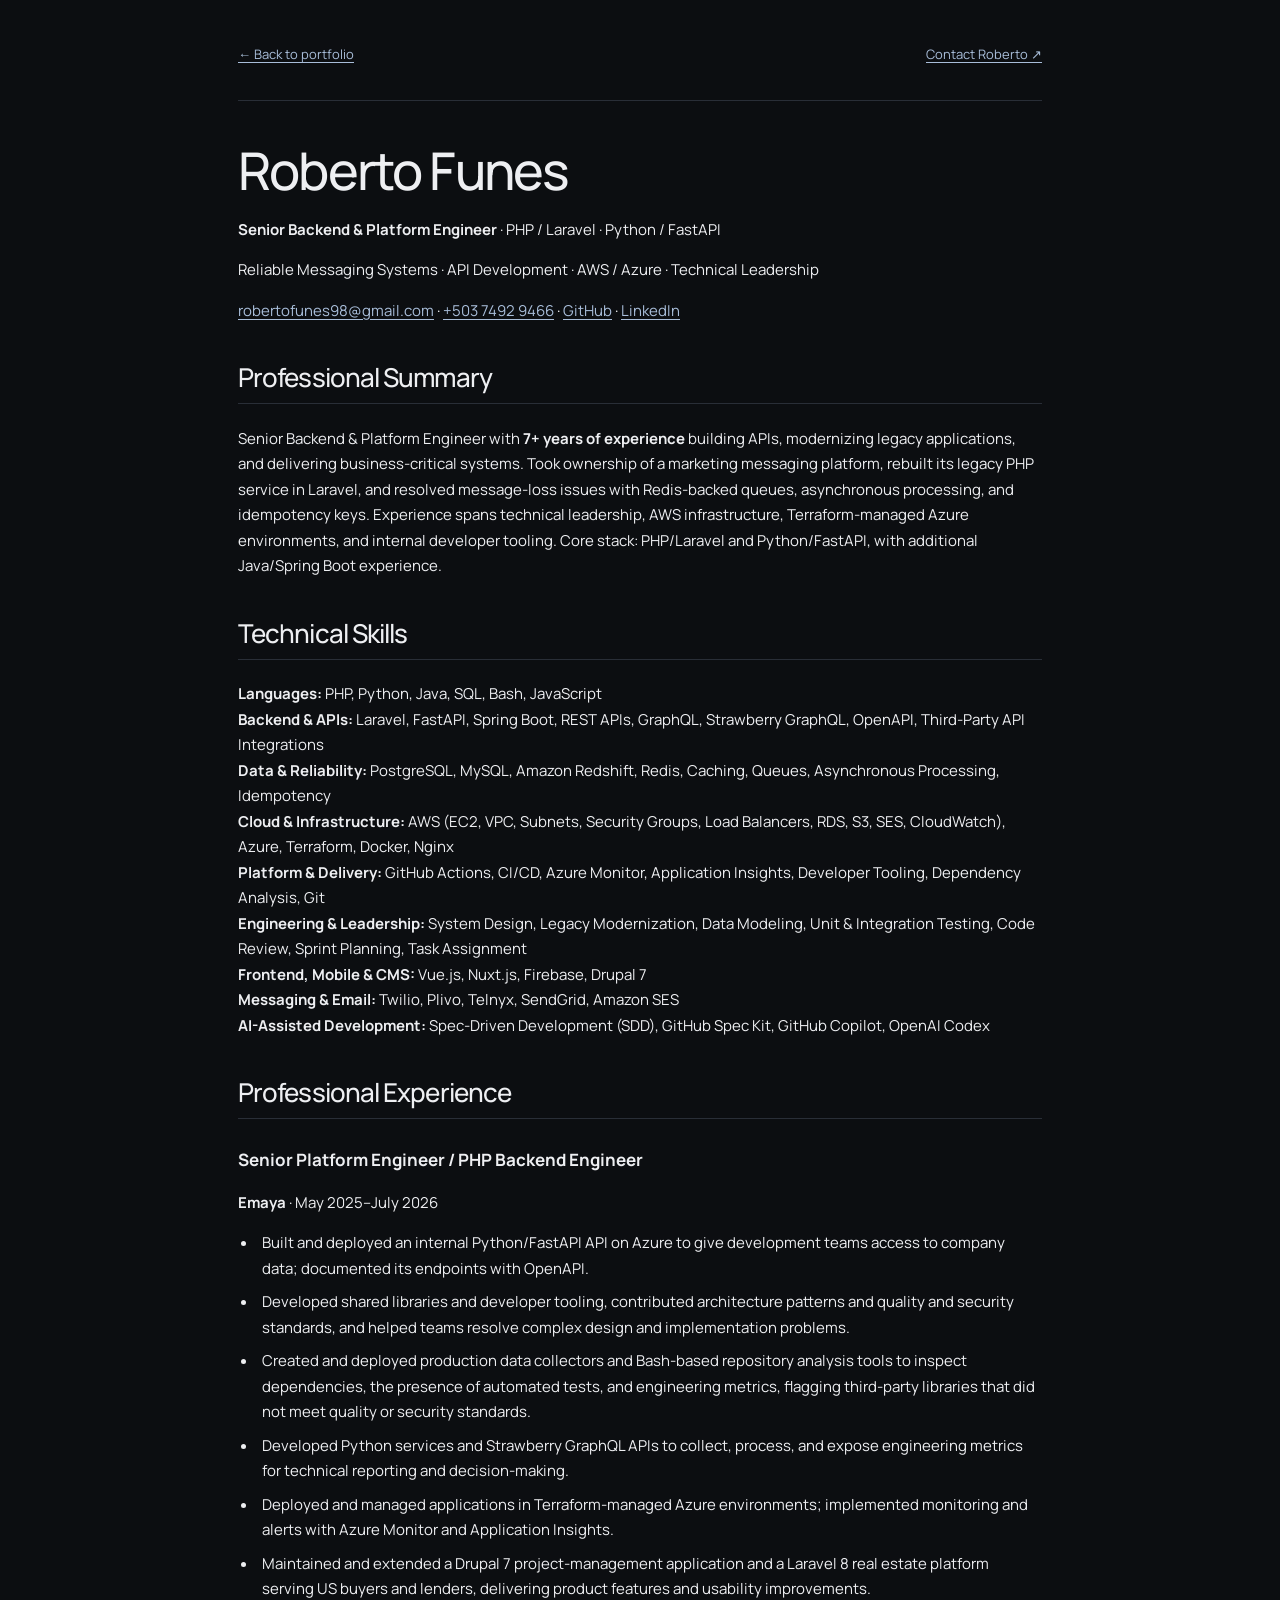
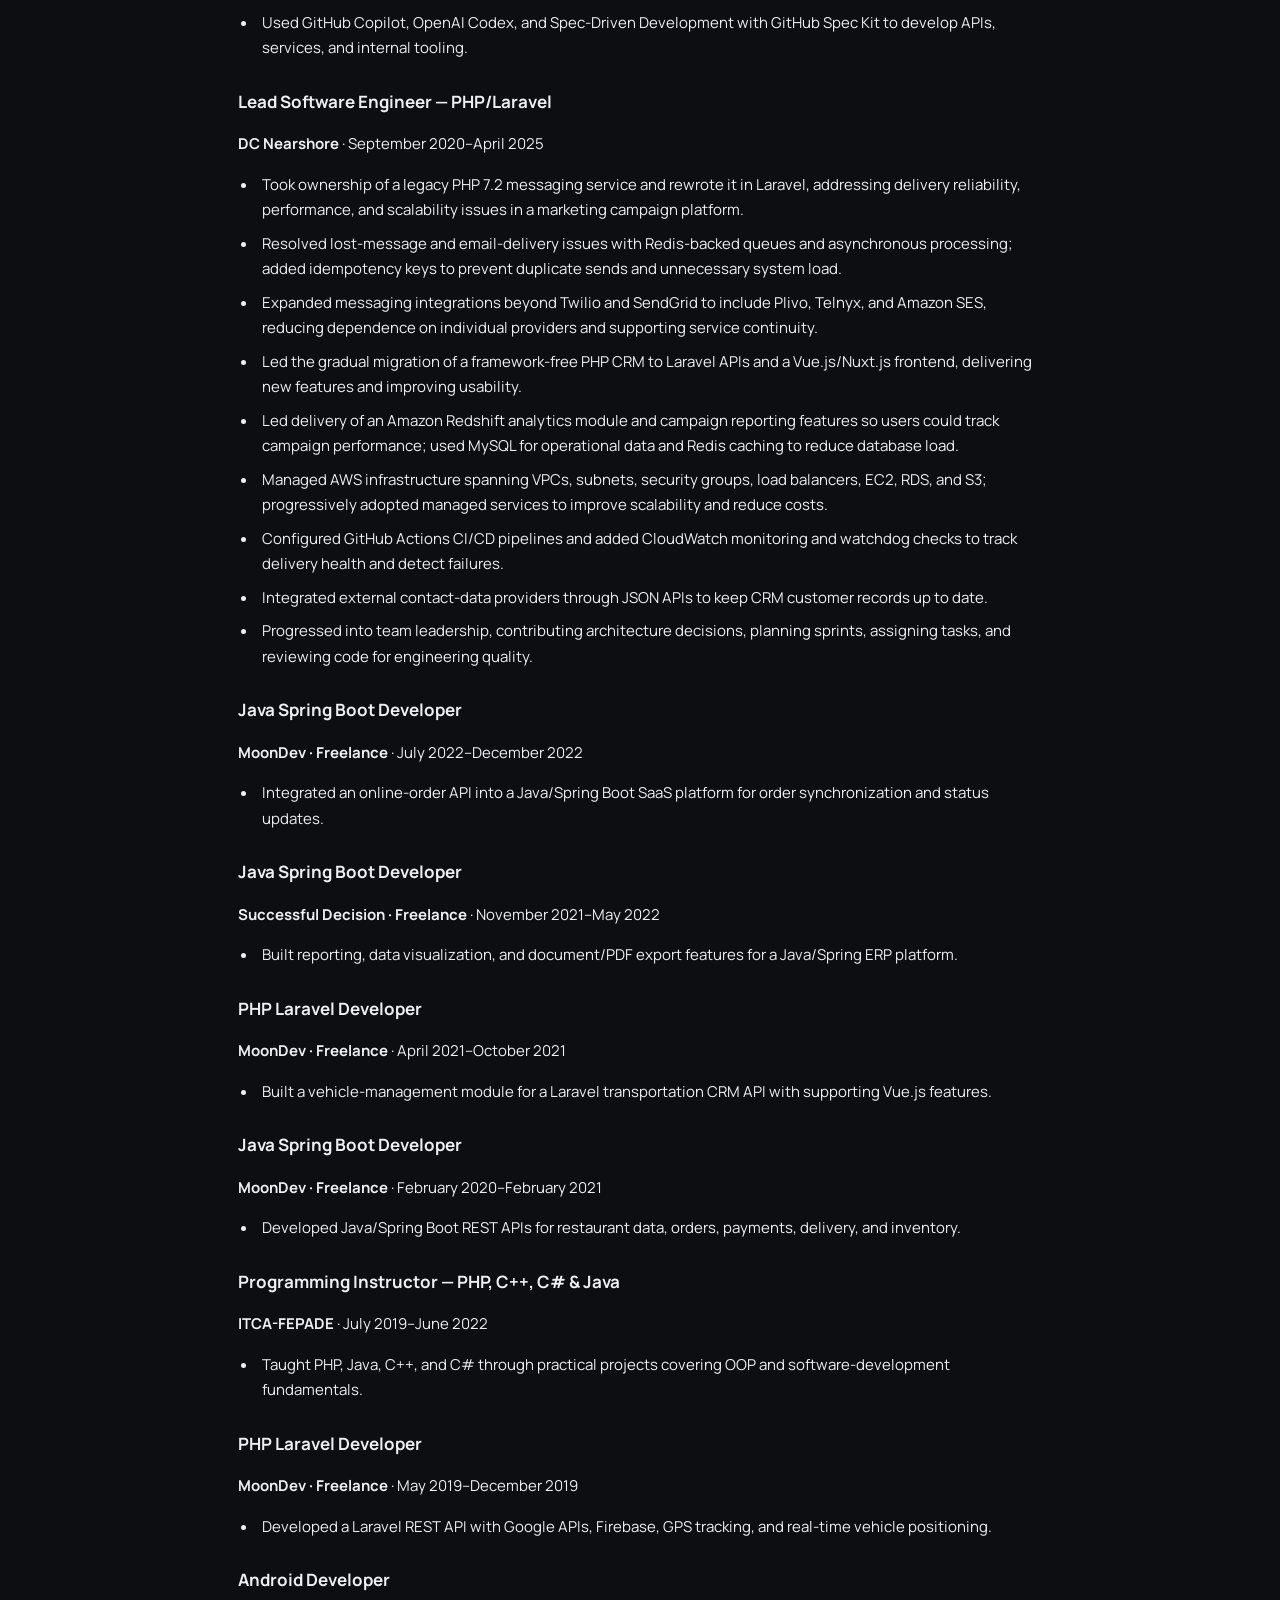
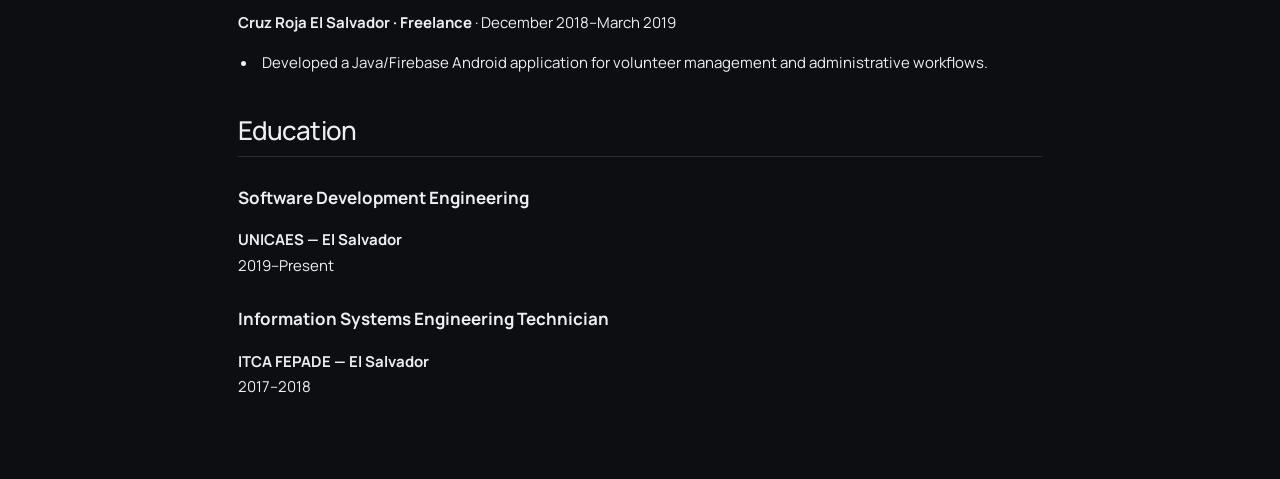
==== assets/roberto-funes-cv.html @ 52acb5af "Publish portfolio" ====
<!doctype html>
<html lang="en">
<head>
  <meta charset="utf-8">
  <meta name="viewport" content="width=device-width, initial-scale=1">
  <meta name="description" content="Roberto Funes — Senior Backend and Platform Engineer. Professional experience, skills, and education.">
  <title>Roberto Funes — Curriculum Vitae</title>
  <link rel="icon" href="favicon.svg" type="image/svg+xml">
  <style>
    @font-face { font-family: Manrope; src: url('fonts/manrope-latin.woff2') format('woff2'); font-weight: 400 700; font-display: swap; }
    * { box-sizing: border-box; }
    body { max-width: 860px; padding: 32px 28px 64px; margin: auto; background: #0c0e11; color: #eeeff2; color-scheme: dark; font: 15px/1.7 Manrope, sans-serif; }
    a { color: #a8bdd9; text-underline-offset: 3px; overflow-wrap: anywhere; }
    a:focus-visible { outline: 3px solid #a8bdd9; outline-offset: 4px; }
    nav { display: flex; justify-content: space-between; gap: 24px; padding-bottom: 24px; border-bottom: 1px solid #292e37; margin-bottom: 40px; font-size: 13px; }
    nav a { min-height: 44px; display: inline-flex; align-items: center; }
    h1, h2 { font-weight: 500; line-height: 1.15; letter-spacing: -.035em; }
    h1 { font-size: 52px; margin-bottom: 16px; }
    h2 { font-size: 26px; margin-top: 40px; padding-bottom: 10px; border-bottom: 1px solid #292e37; }
    h3 { font-size: 17px; line-height: 1.5; margin-top: 28px; }
    li { margin-bottom: 8px; padding-left: 4px; }
    ul { padding-left: 20px; }
    @media print { @page { size: Letter; margin: .55in; } body { max-width: none; padding: 0; background: #fff; color: #111; color-scheme: light; font-size: 9pt; line-height: 1.45; } nav { display: none; } h1 { font-size: 30pt; } h2 { font-size: 17pt; margin-top: 18pt; break-after: avoid; } h3 { font-size: 11pt; margin-top: 12pt; break-after: avoid; } li { margin-bottom: 3pt; } a { color: inherit; } p { orphans: 3; widows: 3; } }
  </style>
</head>
<body>
  <nav aria-label="CV navigation"><a href="../index.html">← Back to portfolio</a><a href="mailto:robertofunes98@gmail.com">Contact Roberto ↗</a></nav>
  <main><h1>Roberto Funes</h1>
<p><strong>Senior Backend &amp; Platform Engineer</strong> · PHP / Laravel · Python / FastAPI</p>
<p>Reliable Messaging Systems · API Development · AWS / Azure · Technical Leadership</p>
<p><a href="mailto:robertofunes98@gmail.com">robertofunes98@gmail.com</a> · <a href="tel:+50374929466">+503 7492 9466</a> · <a href="https://github.com/robertofunes98">GitHub</a> · <a href="https://www.linkedin.com/in/roberto-funes-6a263b122/">LinkedIn</a></p>
<h2>Professional Summary</h2>
<p>Senior Backend &amp; Platform Engineer with <strong>7+ years of experience</strong> building APIs, modernizing legacy applications, and delivering business-critical systems. Took ownership of a marketing messaging platform, rebuilt its legacy PHP service in Laravel, and resolved message-loss issues with Redis-backed queues, asynchronous processing, and idempotency keys. Experience spans technical leadership, AWS infrastructure, Terraform-managed Azure environments, and internal developer tooling. Core stack: PHP/Laravel and Python/FastAPI, with additional Java/Spring Boot experience.</p>
<h2>Technical Skills</h2>
<p><strong>Languages:</strong> PHP, Python, Java, SQL, Bash, JavaScript<br>
<strong>Backend &amp; APIs:</strong> Laravel, FastAPI, Spring Boot, REST APIs, GraphQL, Strawberry GraphQL, OpenAPI, Third-Party API Integrations<br>
<strong>Data &amp; Reliability:</strong> PostgreSQL, MySQL, Amazon Redshift, Redis, Caching, Queues, Asynchronous Processing, Idempotency<br>
<strong>Cloud &amp; Infrastructure:</strong> AWS (EC2, VPC, Subnets, Security Groups, Load Balancers, RDS, S3, SES, CloudWatch), Azure, Terraform, Docker, Nginx<br>
<strong>Platform &amp; Delivery:</strong> GitHub Actions, CI/CD, Azure Monitor, Application Insights, Developer Tooling, Dependency Analysis, Git<br>
<strong>Engineering &amp; Leadership:</strong> System Design, Legacy Modernization, Data Modeling, Unit &amp; Integration Testing, Code Review, Sprint Planning, Task Assignment<br>
<strong>Frontend, Mobile &amp; CMS:</strong> Vue.js, Nuxt.js, Firebase, Drupal 7<br>
<strong>Messaging &amp; Email:</strong> Twilio, Plivo, Telnyx, SendGrid, Amazon SES<br>
<strong>AI-Assisted Development:</strong> Spec-Driven Development (SDD), GitHub Spec Kit, GitHub Copilot, OpenAI Codex</p>
<h2>Professional Experience</h2>
<h3>Senior Platform Engineer / PHP Backend Engineer</h3>
<p><strong>Emaya</strong> · May 2025–July 2026</p>
<ul>
<li>Built and deployed an internal Python/FastAPI API on Azure to give development teams access to company data; documented its endpoints with OpenAPI.</li>
<li>Developed shared libraries and developer tooling, contributed architecture patterns and quality and security standards, and helped teams resolve complex design and implementation problems.</li>
<li>Created and deployed production data collectors and Bash-based repository analysis tools to inspect dependencies, the presence of automated tests, and engineering metrics, flagging third-party libraries that did not meet quality or security standards.</li>
<li>Developed Python services and Strawberry GraphQL APIs to collect, process, and expose engineering metrics for technical reporting and decision-making.</li>
<li>Deployed and managed applications in Terraform-managed Azure environments; implemented monitoring and alerts with Azure Monitor and Application Insights.</li>
<li>Maintained and extended a Drupal 7 project-management application and a Laravel 8 real estate platform serving US buyers and lenders, delivering product features and usability improvements.</li>
<li>Used GitHub Copilot, OpenAI Codex, and Spec-Driven Development with GitHub Spec Kit to develop APIs, services, and internal tooling.</li>
</ul>
<h3>Lead Software Engineer — PHP/Laravel</h3>
<p><strong>DC Nearshore</strong> · September 2020–April 2025</p>
<ul>
<li>Took ownership of a legacy PHP 7.2 messaging service and rewrote it in Laravel, addressing delivery reliability, performance, and scalability issues in a marketing campaign platform.</li>
<li>Resolved lost-message and email-delivery issues with Redis-backed queues and asynchronous processing; added idempotency keys to prevent duplicate sends and unnecessary system load.</li>
<li>Expanded messaging integrations beyond Twilio and SendGrid to include Plivo, Telnyx, and Amazon SES, reducing dependence on individual providers and supporting service continuity.</li>
<li>Led the gradual migration of a framework-free PHP CRM to Laravel APIs and a Vue.js/Nuxt.js frontend, delivering new features and improving usability.</li>
<li>Led delivery of an Amazon Redshift analytics module and campaign reporting features so users could track campaign performance; used MySQL for operational data and Redis caching to reduce database load.</li>
<li>Managed AWS infrastructure spanning VPCs, subnets, security groups, load balancers, EC2, RDS, and S3; progressively adopted managed services to improve scalability and reduce costs.</li>
<li>Configured GitHub Actions CI/CD pipelines and added CloudWatch monitoring and watchdog checks to track delivery health and detect failures.</li>
<li>Integrated external contact-data providers through JSON APIs to keep CRM customer records up to date.</li>
<li>Progressed into team leadership, contributing architecture decisions, planning sprints, assigning tasks, and reviewing code for engineering quality.</li>
</ul>
<h3>Java Spring Boot Developer</h3>
<p><strong>MoonDev · Freelance</strong> · July 2022–December 2022</p>
<ul>
<li>Integrated an online-order API into a Java/Spring Boot SaaS platform for order synchronization and status updates.</li>
</ul>
<h3>Java Spring Boot Developer</h3>
<p><strong>Successful Decision · Freelance</strong> · November 2021–May 2022</p>
<ul>
<li>Built reporting, data visualization, and document/PDF export features for a Java/Spring ERP platform.</li>
</ul>
<h3>PHP Laravel Developer</h3>
<p><strong>MoonDev · Freelance</strong> · April 2021–October 2021</p>
<ul>
<li>Built a vehicle-management module for a Laravel transportation CRM API with supporting Vue.js features.</li>
</ul>
<h3>Java Spring Boot Developer</h3>
<p><strong>MoonDev · Freelance</strong> · February 2020–February 2021</p>
<ul>
<li>Developed Java/Spring Boot REST APIs for restaurant data, orders, payments, delivery, and inventory.</li>
</ul>
<h3>Programming Instructor — PHP, C++, C# &amp; Java</h3>
<p><strong>ITCA-FEPADE</strong> · July 2019–June 2022</p>
<ul>
<li>Taught PHP, Java, C++, and C# through practical projects covering OOP and software-development fundamentals.</li>
</ul>
<h3>PHP Laravel Developer</h3>
<p><strong>MoonDev · Freelance</strong> · May 2019–December 2019</p>
<ul>
<li>Developed a Laravel REST API with Google APIs, Firebase, GPS tracking, and real-time vehicle positioning.</li>
</ul>
<h3>Android Developer</h3>
<p><strong>Cruz Roja El Salvador · Freelance</strong> · December 2018–March 2019</p>
<ul>
<li>Developed a Java/Firebase Android application for volunteer management and administrative workflows.</li>
</ul>
<h2>Education</h2>
<h3>Software Development Engineering</h3>
<p><strong>UNICAES — El Salvador</strong><br>
2019–Present</p>
<h3>Information Systems Engineering Technician</h3>
<p><strong>ITCA FEPADE — El Salvador</strong><br>
2017–2018</p>
</main>
</body>
</html>
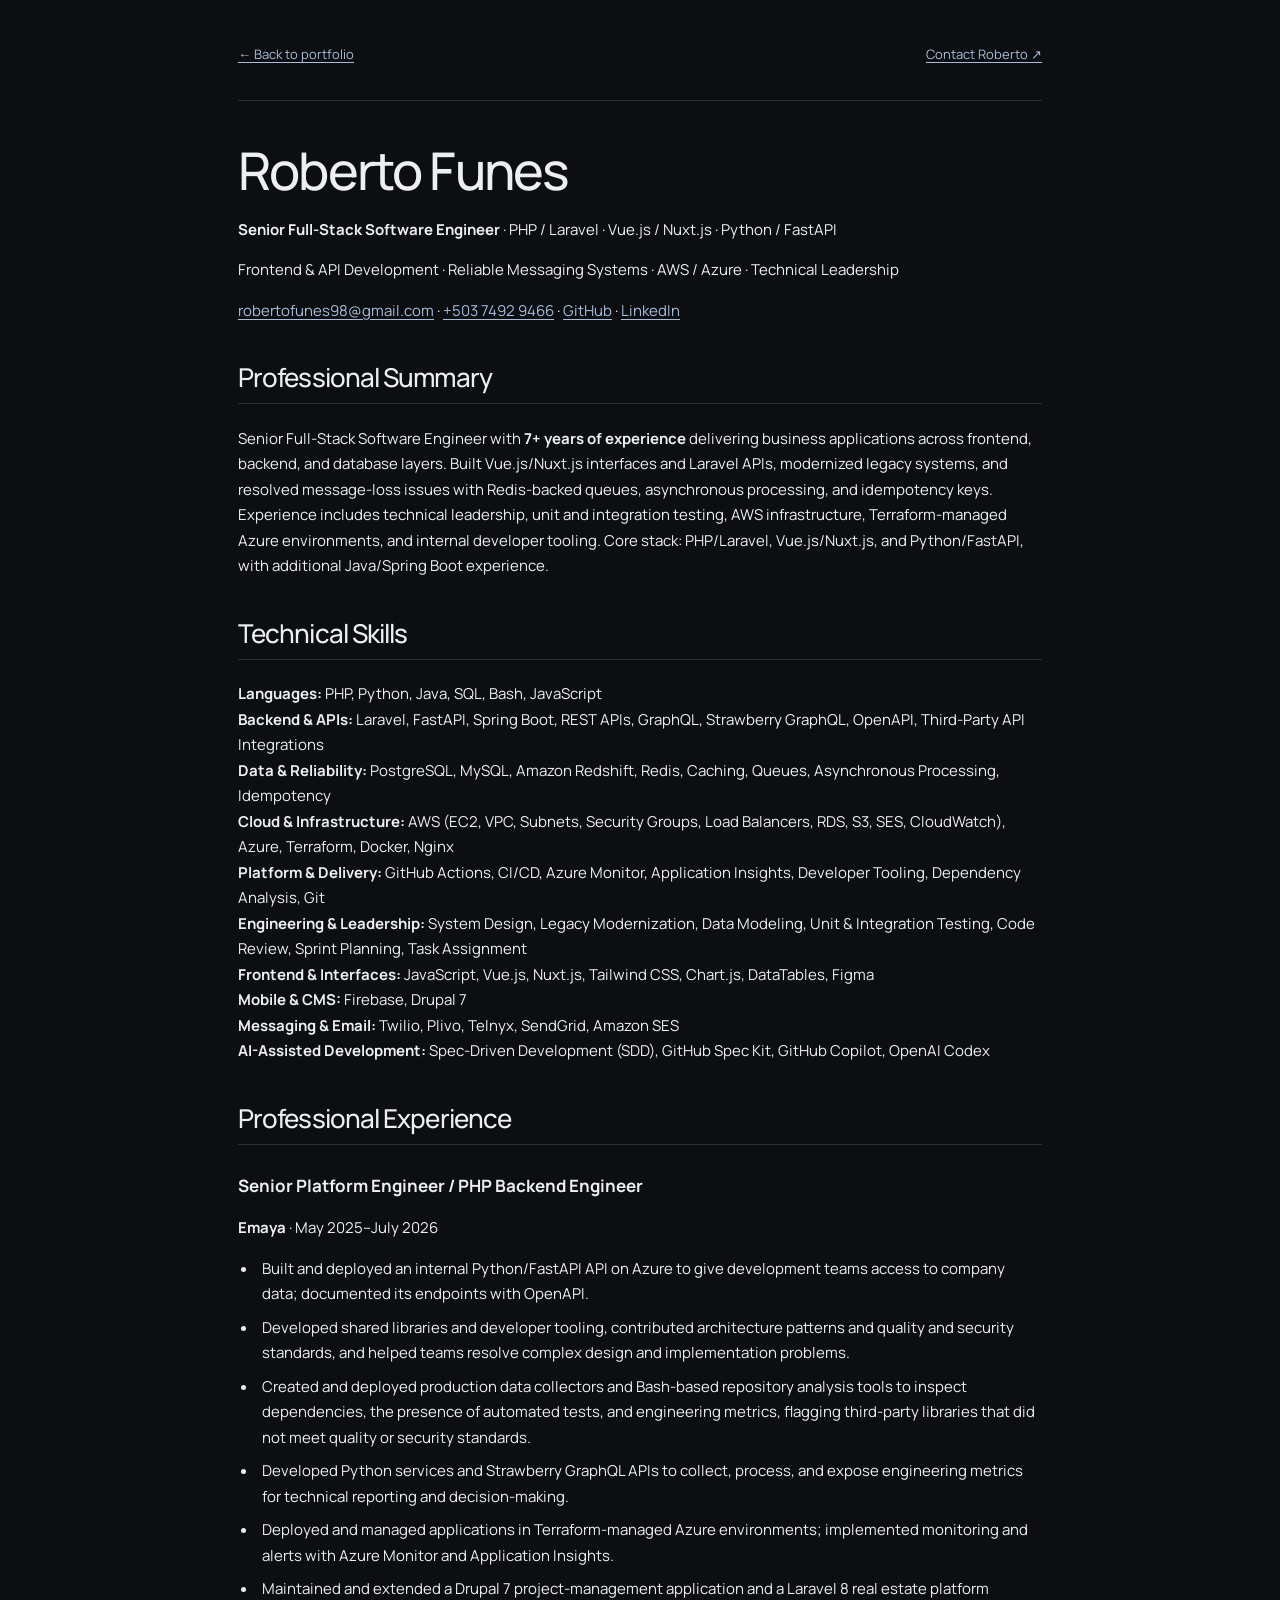
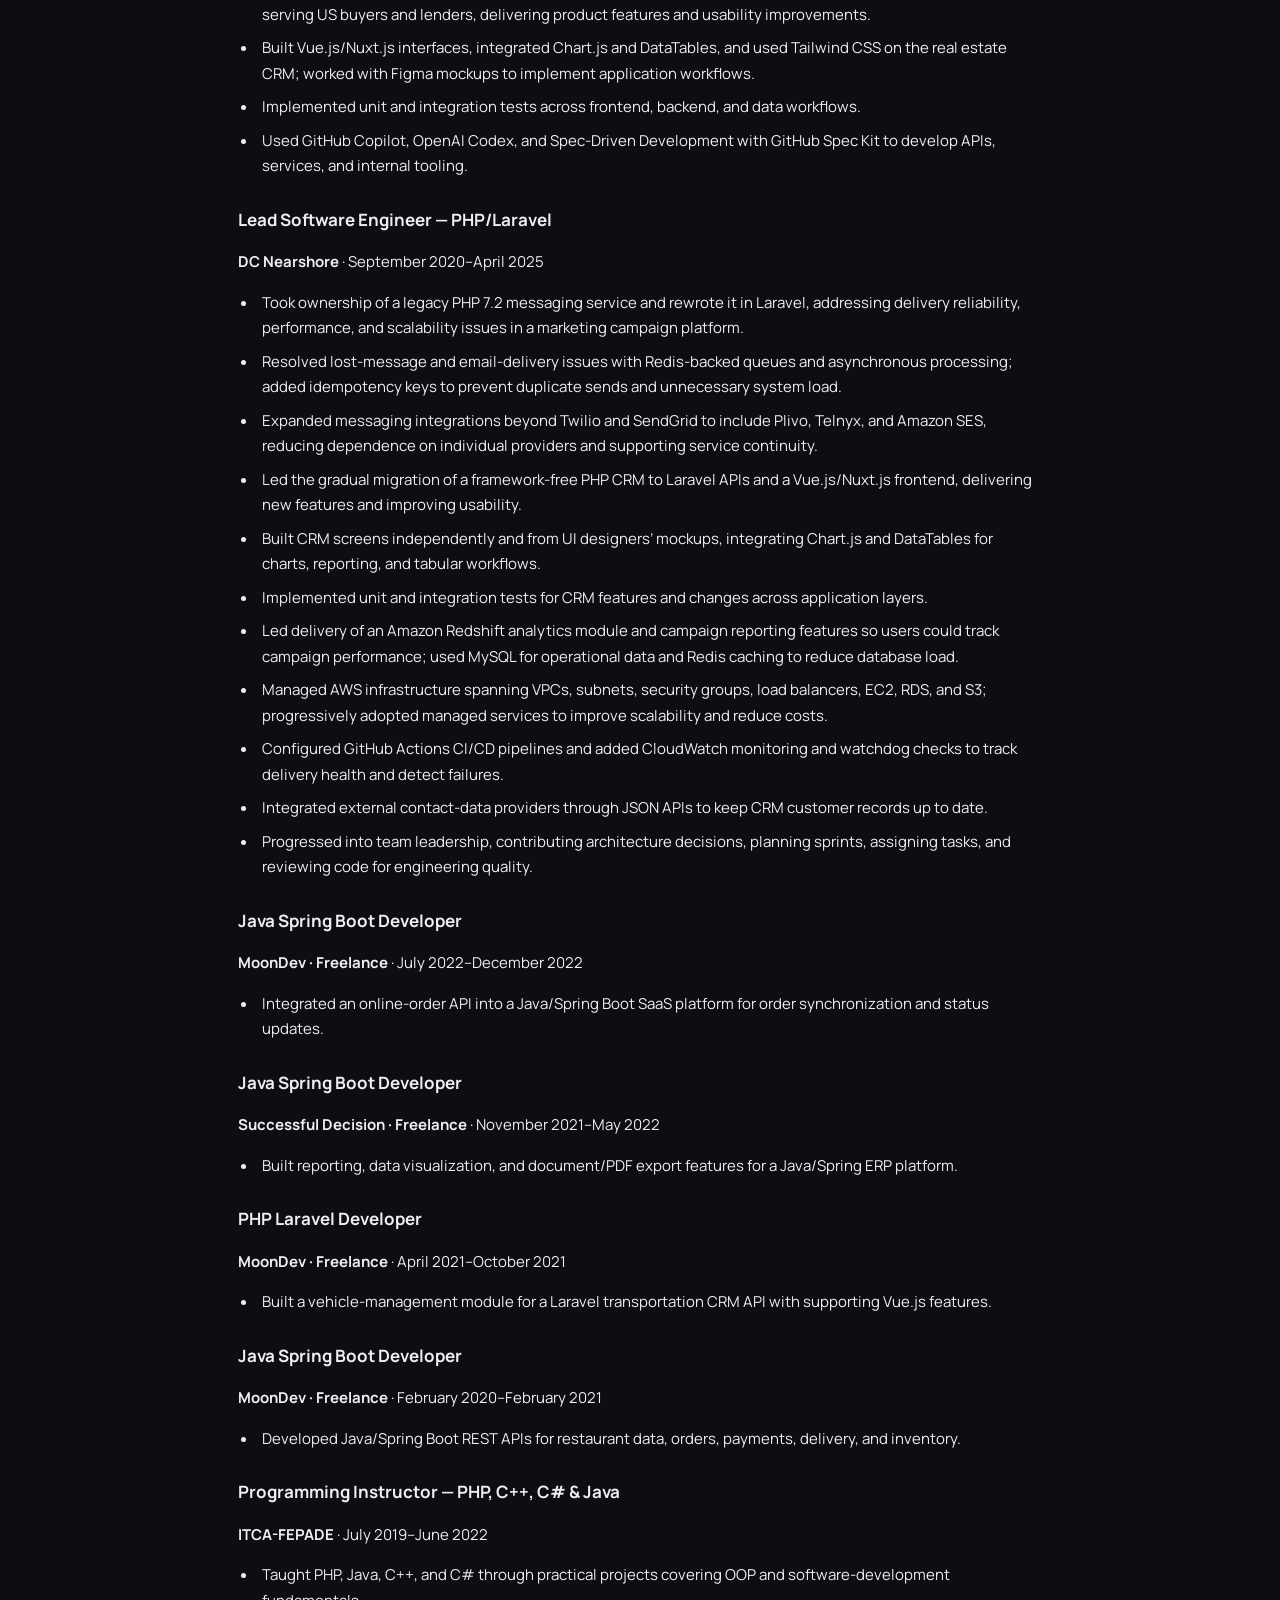
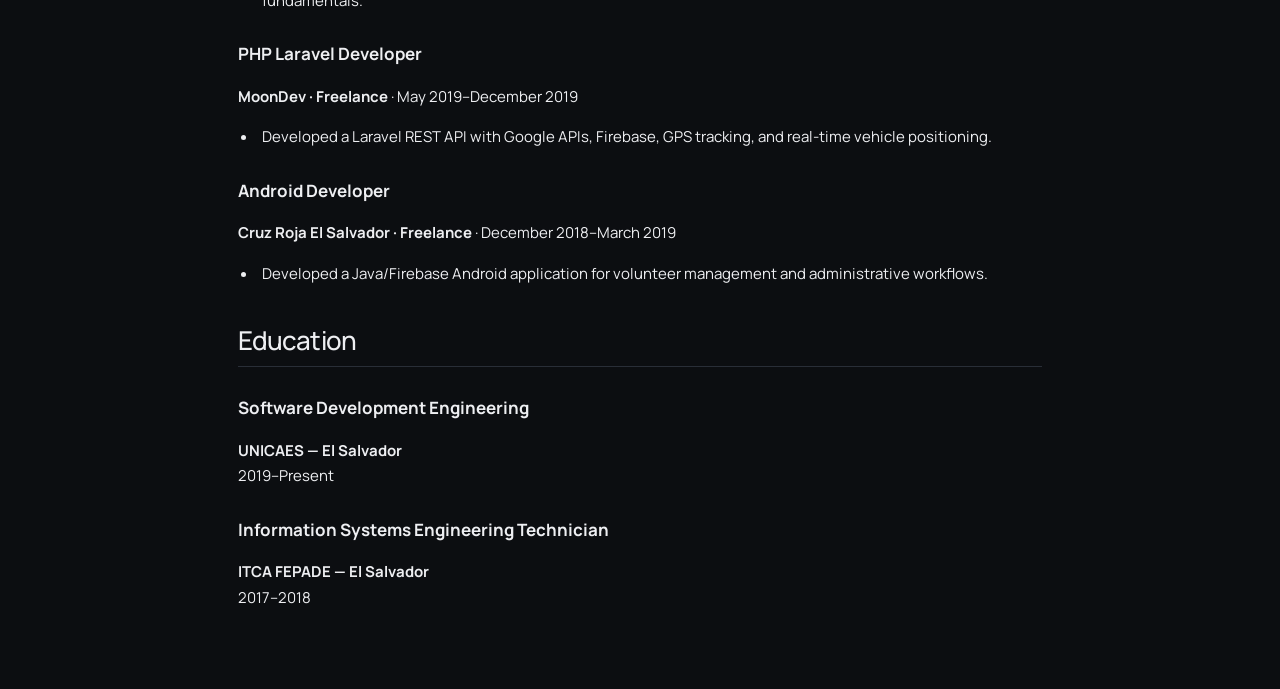
==== commit 7d866fb5: "Present full-stack profile and frontend experience" ====
--- a/assets/roberto-funes-cv.html
+++ b/assets/roberto-funes-cv.html
@@ -3,7 +3,7 @@
 <head>
   <meta charset="utf-8">
   <meta name="viewport" content="width=device-width, initial-scale=1">
-  <meta name="description" content="Roberto Funes — Senior Backend and Platform Engineer. Professional experience, skills, and education.">
+  <meta name="description" content="Roberto Funes — Senior Full-Stack Software Engineer. Frontend, backend, cloud, professional experience, skills, and education.">
   <title>Roberto Funes — Curriculum Vitae</title>
   <link rel="icon" href="favicon.svg" type="image/svg+xml">
   <style>
@@ -26,11 +26,11 @@
 <body>
   <nav aria-label="CV navigation"><a href="../index.html">← Back to portfolio</a><a href="mailto:robertofunes98@gmail.com">Contact Roberto ↗</a></nav>
   <main><h1>Roberto Funes</h1>
-<p><strong>Senior Backend &amp; Platform Engineer</strong> · PHP / Laravel · Python / FastAPI</p>
-<p>Reliable Messaging Systems · API Development · AWS / Azure · Technical Leadership</p>
+<p><strong>Senior Full-Stack Software Engineer</strong> · PHP / Laravel · Vue.js / Nuxt.js · Python / FastAPI</p>
+<p>Frontend &amp; API Development · Reliable Messaging Systems · AWS / Azure · Technical Leadership</p>
 <p><a href="mailto:robertofunes98@gmail.com">robertofunes98@gmail.com</a> · <a href="tel:+50374929466">+503 7492 9466</a> · <a href="https://github.com/robertofunes98">GitHub</a> · <a href="https://www.linkedin.com/in/roberto-funes-6a263b122/">LinkedIn</a></p>
 <h2>Professional Summary</h2>
-<p>Senior Backend &amp; Platform Engineer with <strong>7+ years of experience</strong> building APIs, modernizing legacy applications, and delivering business-critical systems. Took ownership of a marketing messaging platform, rebuilt its legacy PHP service in Laravel, and resolved message-loss issues with Redis-backed queues, asynchronous processing, and idempotency keys. Experience spans technical leadership, AWS infrastructure, Terraform-managed Azure environments, and internal developer tooling. Core stack: PHP/Laravel and Python/FastAPI, with additional Java/Spring Boot experience.</p>
+<p>Senior Full-Stack Software Engineer with <strong>7+ years of experience</strong> delivering business applications across frontend, backend, and database layers. Built Vue.js/Nuxt.js interfaces and Laravel APIs, modernized legacy systems, and resolved message-loss issues with Redis-backed queues, asynchronous processing, and idempotency keys. Experience includes technical leadership, unit and integration testing, AWS infrastructure, Terraform-managed Azure environments, and internal developer tooling. Core stack: PHP/Laravel, Vue.js/Nuxt.js, and Python/FastAPI, with additional Java/Spring Boot experience.</p>
 <h2>Technical Skills</h2>
 <p><strong>Languages:</strong> PHP, Python, Java, SQL, Bash, JavaScript<br>
 <strong>Backend &amp; APIs:</strong> Laravel, FastAPI, Spring Boot, REST APIs, GraphQL, Strawberry GraphQL, OpenAPI, Third-Party API Integrations<br>
@@ -38,7 +38,8 @@
 <strong>Cloud &amp; Infrastructure:</strong> AWS (EC2, VPC, Subnets, Security Groups, Load Balancers, RDS, S3, SES, CloudWatch), Azure, Terraform, Docker, Nginx<br>
 <strong>Platform &amp; Delivery:</strong> GitHub Actions, CI/CD, Azure Monitor, Application Insights, Developer Tooling, Dependency Analysis, Git<br>
 <strong>Engineering &amp; Leadership:</strong> System Design, Legacy Modernization, Data Modeling, Unit &amp; Integration Testing, Code Review, Sprint Planning, Task Assignment<br>
-<strong>Frontend, Mobile &amp; CMS:</strong> Vue.js, Nuxt.js, Firebase, Drupal 7<br>
+<strong>Frontend &amp; Interfaces:</strong> JavaScript, Vue.js, Nuxt.js, Tailwind CSS, Chart.js, DataTables, Figma<br>
+<strong>Mobile &amp; CMS:</strong> Firebase, Drupal 7<br>
 <strong>Messaging &amp; Email:</strong> Twilio, Plivo, Telnyx, SendGrid, Amazon SES<br>
 <strong>AI-Assisted Development:</strong> Spec-Driven Development (SDD), GitHub Spec Kit, GitHub Copilot, OpenAI Codex</p>
 <h2>Professional Experience</h2>
@@ -51,6 +52,8 @@
 <li>Developed Python services and Strawberry GraphQL APIs to collect, process, and expose engineering metrics for technical reporting and decision-making.</li>
 <li>Deployed and managed applications in Terraform-managed Azure environments; implemented monitoring and alerts with Azure Monitor and Application Insights.</li>
 <li>Maintained and extended a Drupal 7 project-management application and a Laravel 8 real estate platform serving US buyers and lenders, delivering product features and usability improvements.</li>
+<li>Built Vue.js/Nuxt.js interfaces, integrated Chart.js and DataTables, and used Tailwind CSS on the real estate CRM; worked with Figma mockups to implement application workflows.</li>
+<li>Implemented unit and integration tests across frontend, backend, and data workflows.</li>
 <li>Used GitHub Copilot, OpenAI Codex, and Spec-Driven Development with GitHub Spec Kit to develop APIs, services, and internal tooling.</li>
 </ul>
 <h3>Lead Software Engineer — PHP/Laravel</h3>
@@ -60,6 +63,8 @@
 <li>Resolved lost-message and email-delivery issues with Redis-backed queues and asynchronous processing; added idempotency keys to prevent duplicate sends and unnecessary system load.</li>
 <li>Expanded messaging integrations beyond Twilio and SendGrid to include Plivo, Telnyx, and Amazon SES, reducing dependence on individual providers and supporting service continuity.</li>
 <li>Led the gradual migration of a framework-free PHP CRM to Laravel APIs and a Vue.js/Nuxt.js frontend, delivering new features and improving usability.</li>
+<li>Built CRM screens independently and from UI designers’ mockups, integrating Chart.js and DataTables for charts, reporting, and tabular workflows.</li>
+<li>Implemented unit and integration tests for CRM features and changes across application layers.</li>
 <li>Led delivery of an Amazon Redshift analytics module and campaign reporting features so users could track campaign performance; used MySQL for operational data and Redis caching to reduce database load.</li>
 <li>Managed AWS infrastructure spanning VPCs, subnets, security groups, load balancers, EC2, RDS, and S3; progressively adopted managed services to improve scalability and reduce costs.</li>
 <li>Configured GitHub Actions CI/CD pipelines and added CloudWatch monitoring and watchdog checks to track delivery health and detect failures.</li>
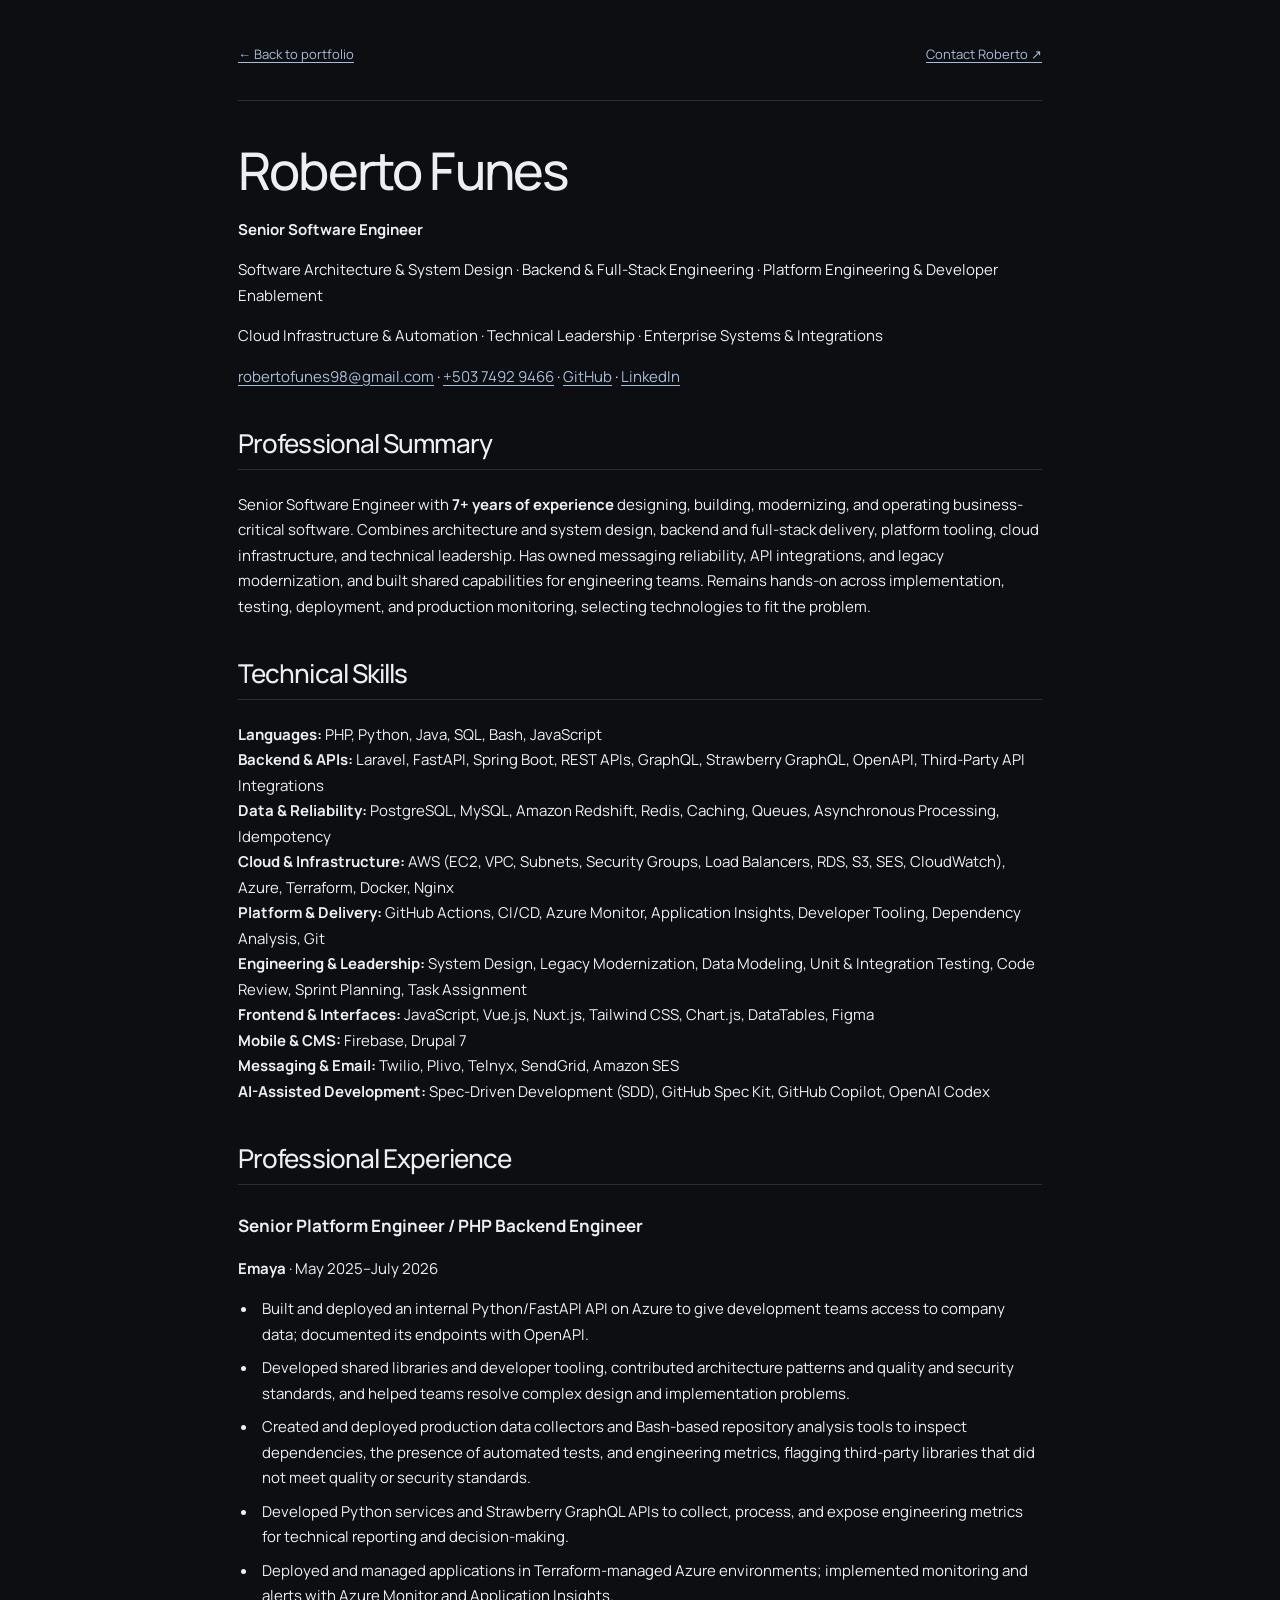
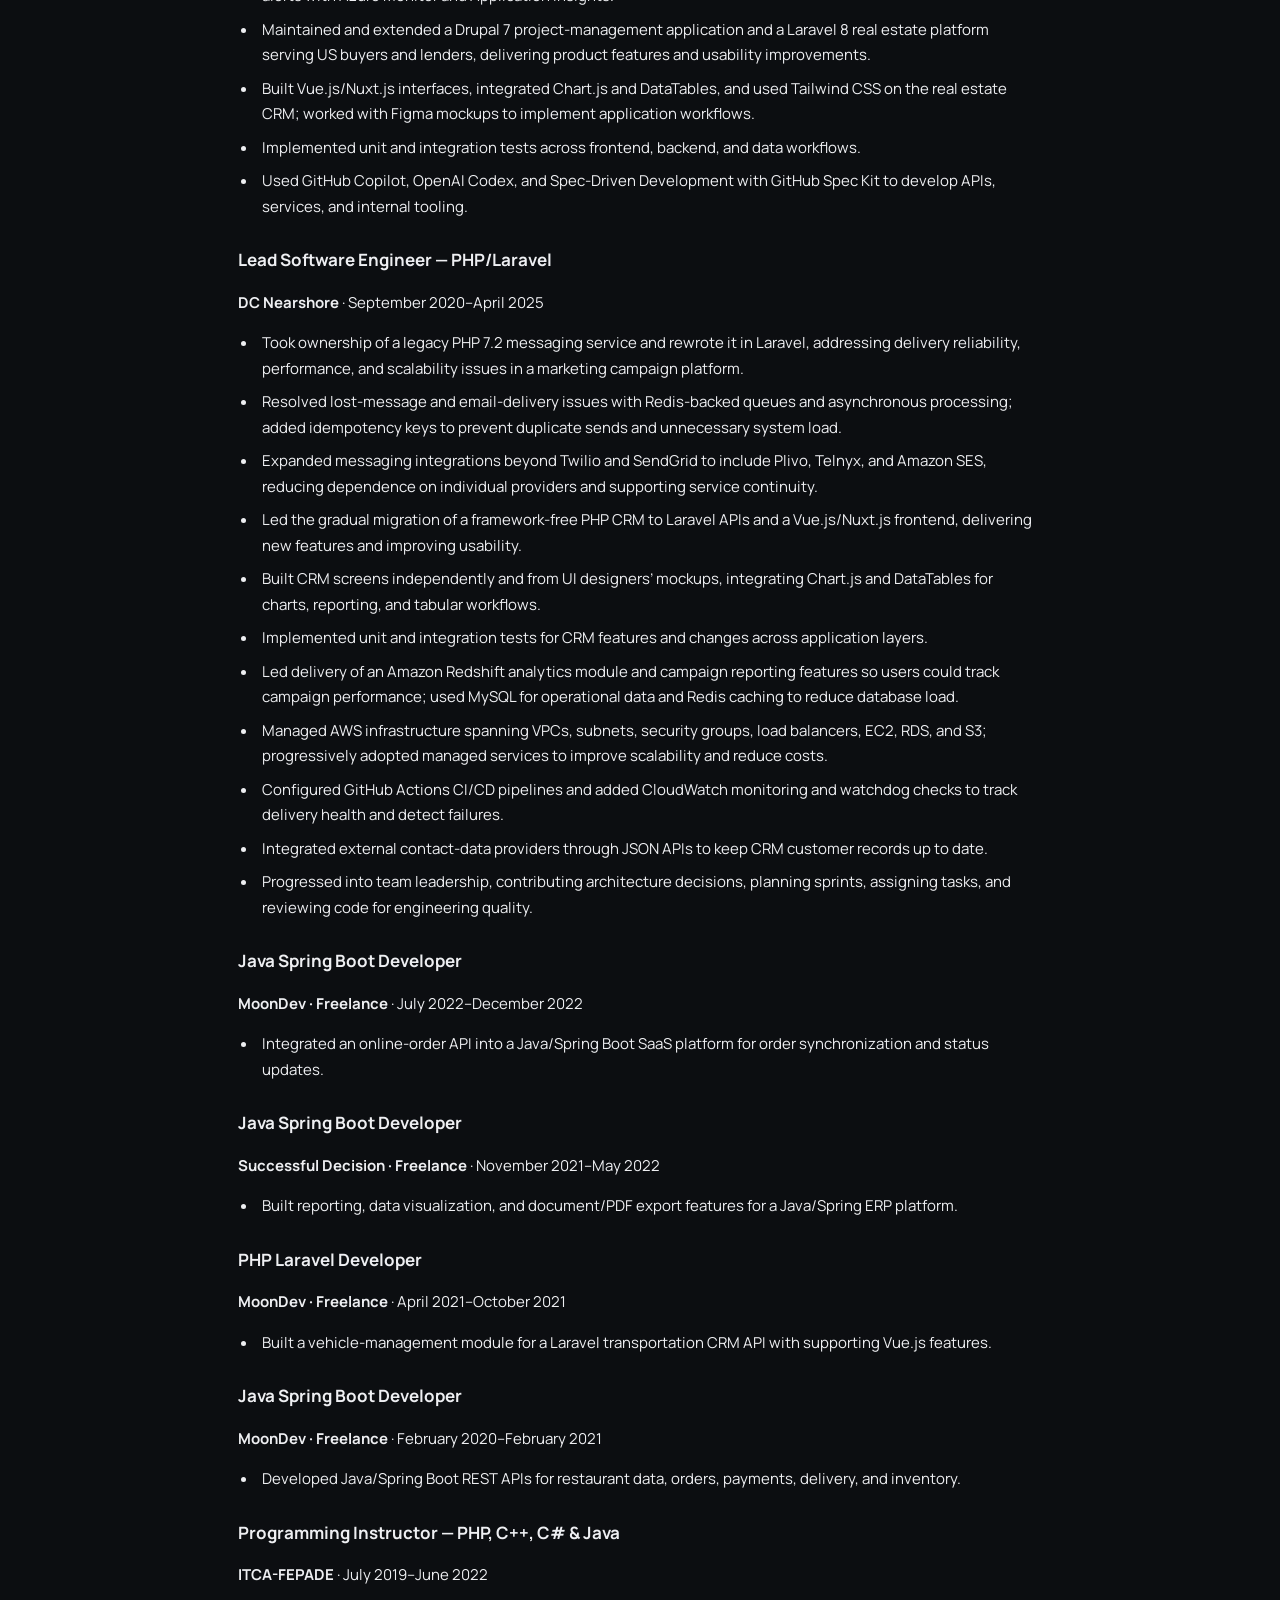
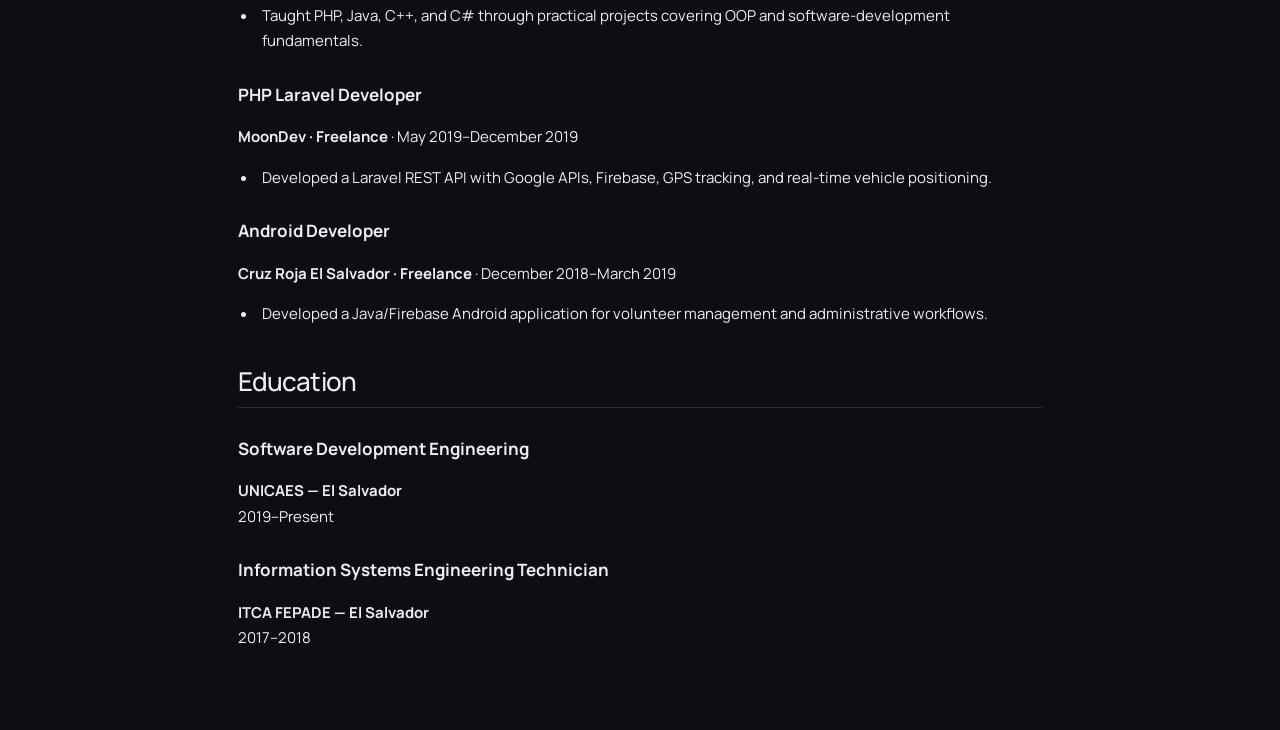
==== commit 3fc43d0c: "Position Roberto as Senior Software Engineer across engineering disciplines" ====
--- a/assets/roberto-funes-cv.html
+++ b/assets/roberto-funes-cv.html
@@ -3,7 +3,7 @@
 <head>
   <meta charset="utf-8">
   <meta name="viewport" content="width=device-width, initial-scale=1">
-  <meta name="description" content="Roberto Funes — Senior Full-Stack Software Engineer. Frontend, backend, cloud, professional experience, skills, and education.">
+  <meta name="description" content="Roberto Funes — Senior Software Engineer. Architecture, applications, platforms, cloud, integrations, professional experience and education.">
   <title>Roberto Funes — Curriculum Vitae</title>
   <link rel="icon" href="favicon.svg" type="image/svg+xml">
   <style>
@@ -26,11 +26,12 @@
 <body>
   <nav aria-label="CV navigation"><a href="../index.html">← Back to portfolio</a><a href="mailto:robertofunes98@gmail.com">Contact Roberto ↗</a></nav>
   <main><h1>Roberto Funes</h1>
-<p><strong>Senior Full-Stack Software Engineer</strong> · PHP / Laravel · Vue.js / Nuxt.js · Python / FastAPI</p>
-<p>Frontend &amp; API Development · Reliable Messaging Systems · AWS / Azure · Technical Leadership</p>
+<p><strong>Senior Software Engineer</strong></p>
+<p>Software Architecture &amp; System Design · Backend &amp; Full-Stack Engineering · Platform Engineering &amp; Developer Enablement</p>
+<p>Cloud Infrastructure &amp; Automation · Technical Leadership · Enterprise Systems &amp; Integrations</p>
 <p><a href="mailto:robertofunes98@gmail.com">robertofunes98@gmail.com</a> · <a href="tel:+50374929466">+503 7492 9466</a> · <a href="https://github.com/robertofunes98">GitHub</a> · <a href="https://www.linkedin.com/in/roberto-funes-6a263b122/">LinkedIn</a></p>
 <h2>Professional Summary</h2>
-<p>Senior Full-Stack Software Engineer with <strong>7+ years of experience</strong> delivering business applications across frontend, backend, and database layers. Built Vue.js/Nuxt.js interfaces and Laravel APIs, modernized legacy systems, and resolved message-loss issues with Redis-backed queues, asynchronous processing, and idempotency keys. Experience includes technical leadership, unit and integration testing, AWS infrastructure, Terraform-managed Azure environments, and internal developer tooling. Core stack: PHP/Laravel, Vue.js/Nuxt.js, and Python/FastAPI, with additional Java/Spring Boot experience.</p>
+<p>Senior Software Engineer with <strong>7+ years of experience</strong> designing, building, modernizing, and operating business-critical software. Combines architecture and system design, backend and full-stack delivery, platform tooling, cloud infrastructure, and technical leadership. Has owned messaging reliability, API integrations, and legacy modernization, and built shared capabilities for engineering teams. Remains hands-on across implementation, testing, deployment, and production monitoring, selecting technologies to fit the problem.</p>
 <h2>Technical Skills</h2>
 <p><strong>Languages:</strong> PHP, Python, Java, SQL, Bash, JavaScript<br>
 <strong>Backend &amp; APIs:</strong> Laravel, FastAPI, Spring Boot, REST APIs, GraphQL, Strawberry GraphQL, OpenAPI, Third-Party API Integrations<br>
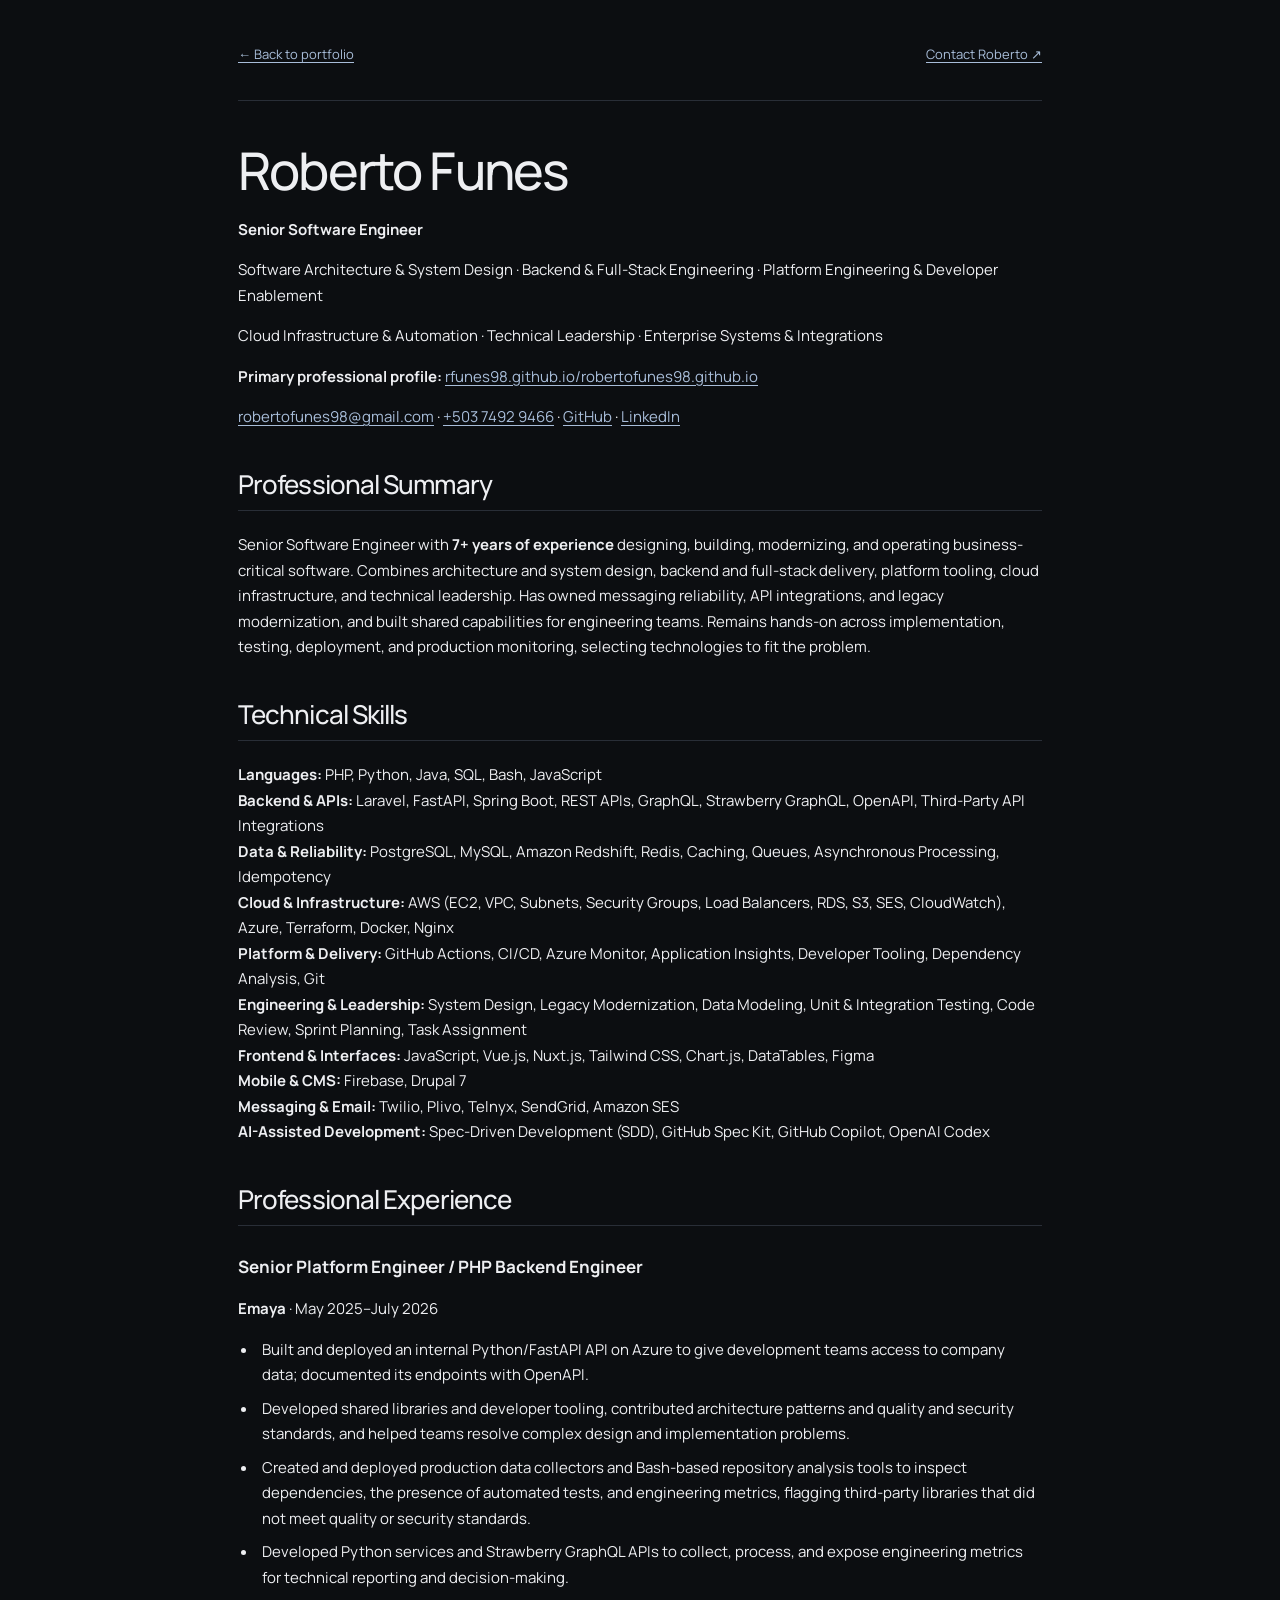
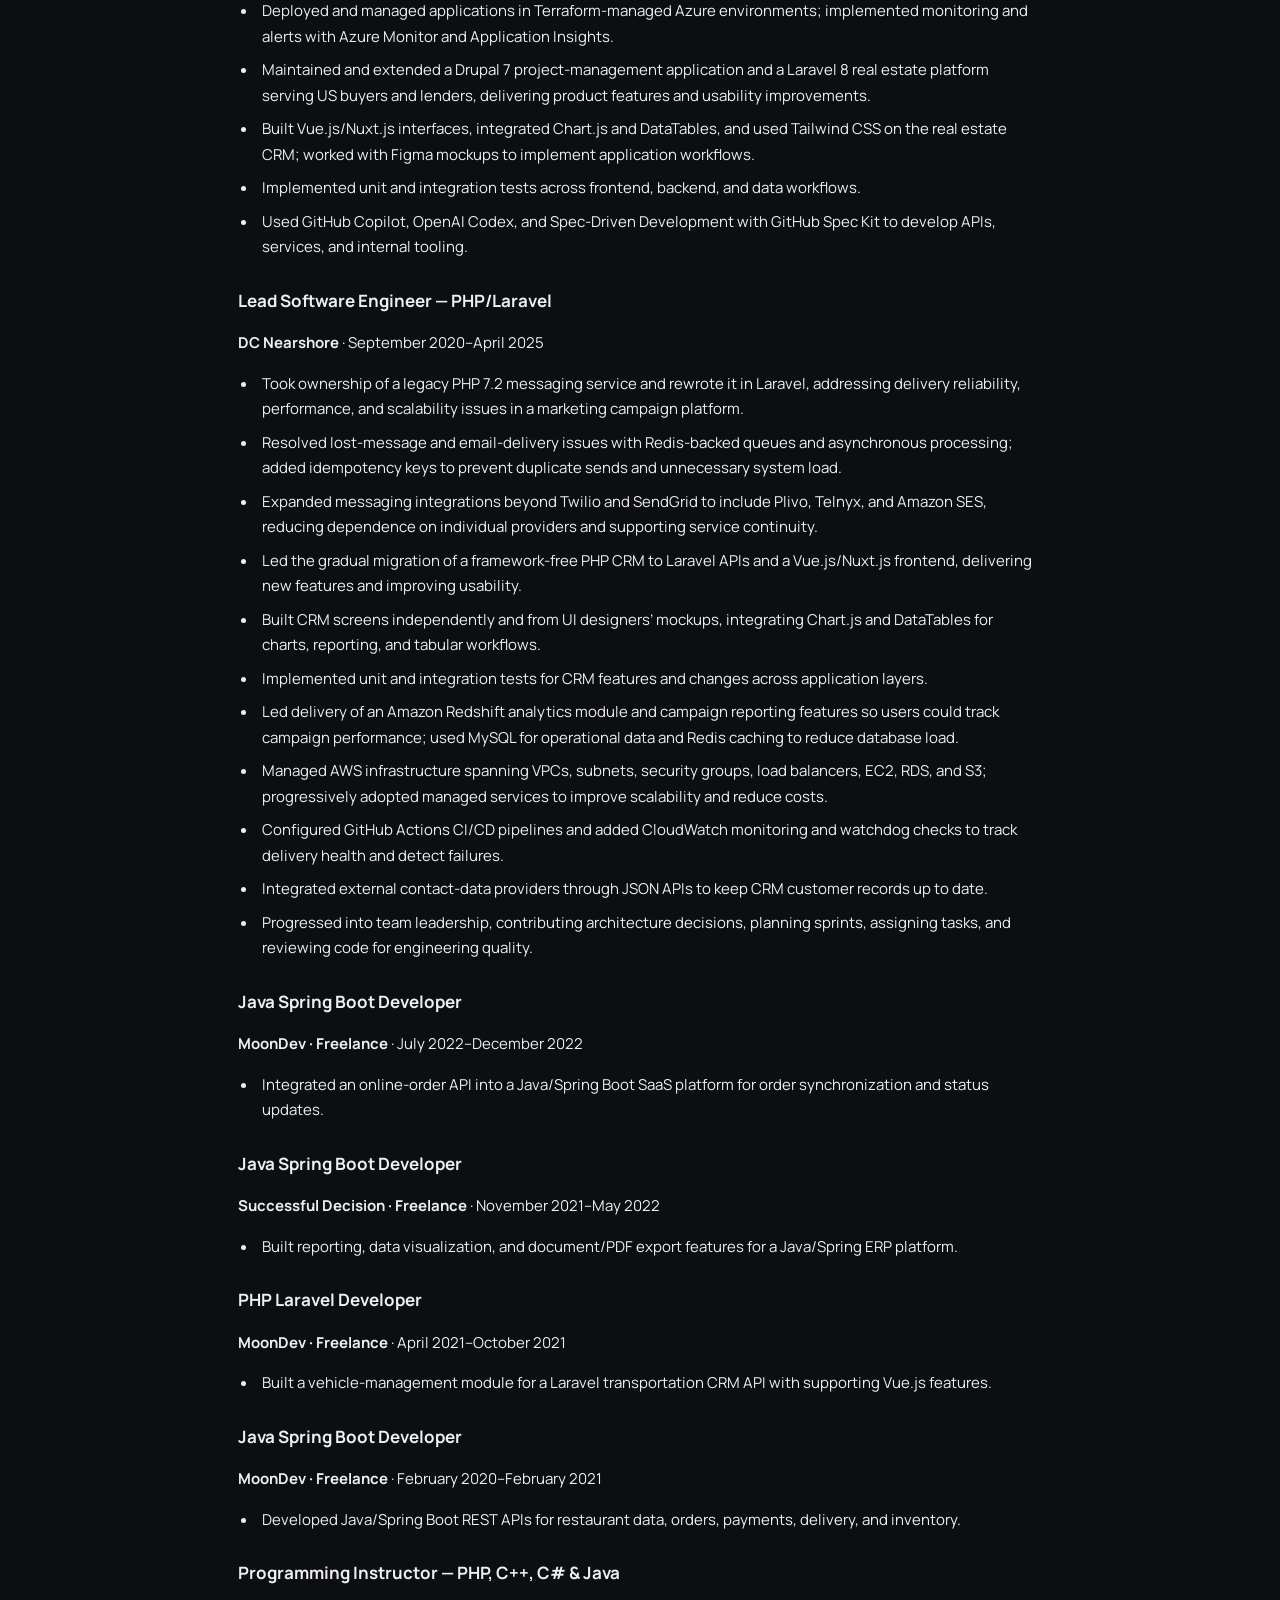
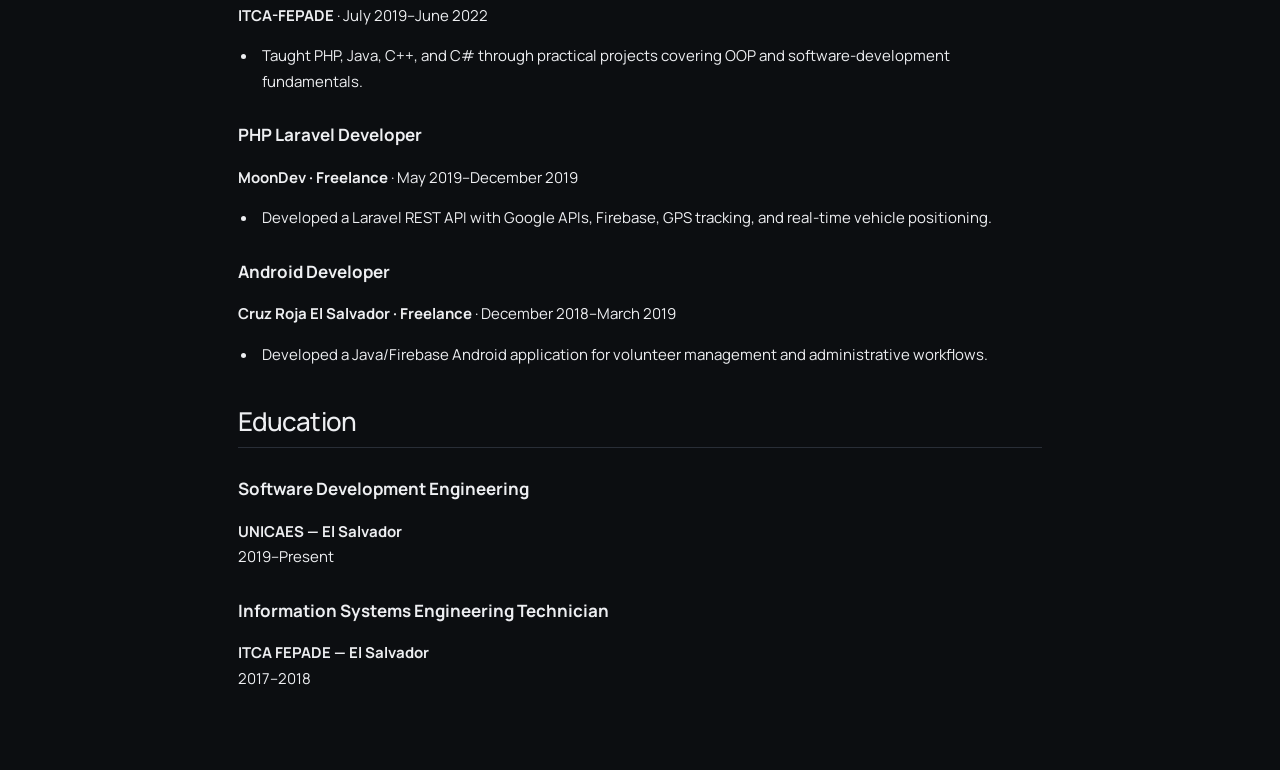
==== commit 07655f98: "Correct GitHub and prioritize professional profile" ====
--- a/assets/roberto-funes-cv.html
+++ b/assets/roberto-funes-cv.html
@@ -29,7 +29,8 @@
 <p><strong>Senior Software Engineer</strong></p>
 <p>Software Architecture &amp; System Design · Backend &amp; Full-Stack Engineering · Platform Engineering &amp; Developer Enablement</p>
 <p>Cloud Infrastructure &amp; Automation · Technical Leadership · Enterprise Systems &amp; Integrations</p>
-<p><a href="mailto:robertofunes98@gmail.com">robertofunes98@gmail.com</a> · <a href="tel:+50374929466">+503 7492 9466</a> · <a href="https://github.com/robertofunes98">GitHub</a> · <a href="https://www.linkedin.com/in/roberto-funes-6a263b122/">LinkedIn</a></p>
+<p><strong>Primary professional profile:</strong> <a href="https://rfunes98.github.io/robertofunes98.github.io/">rfunes98.github.io/robertofunes98.github.io</a></p>
+<p><a href="mailto:robertofunes98@gmail.com">robertofunes98@gmail.com</a> · <a href="tel:+50374929466">+503 7492 9466</a> · <a href="https://github.com/rfunes98">GitHub</a> · <a href="https://www.linkedin.com/in/roberto-funes-6a263b122/">LinkedIn</a></p>
 <h2>Professional Summary</h2>
 <p>Senior Software Engineer with <strong>7+ years of experience</strong> designing, building, modernizing, and operating business-critical software. Combines architecture and system design, backend and full-stack delivery, platform tooling, cloud infrastructure, and technical leadership. Has owned messaging reliability, API integrations, and legacy modernization, and built shared capabilities for engineering teams. Remains hands-on across implementation, testing, deployment, and production monitoring, selecting technologies to fit the problem.</p>
 <h2>Technical Skills</h2>
